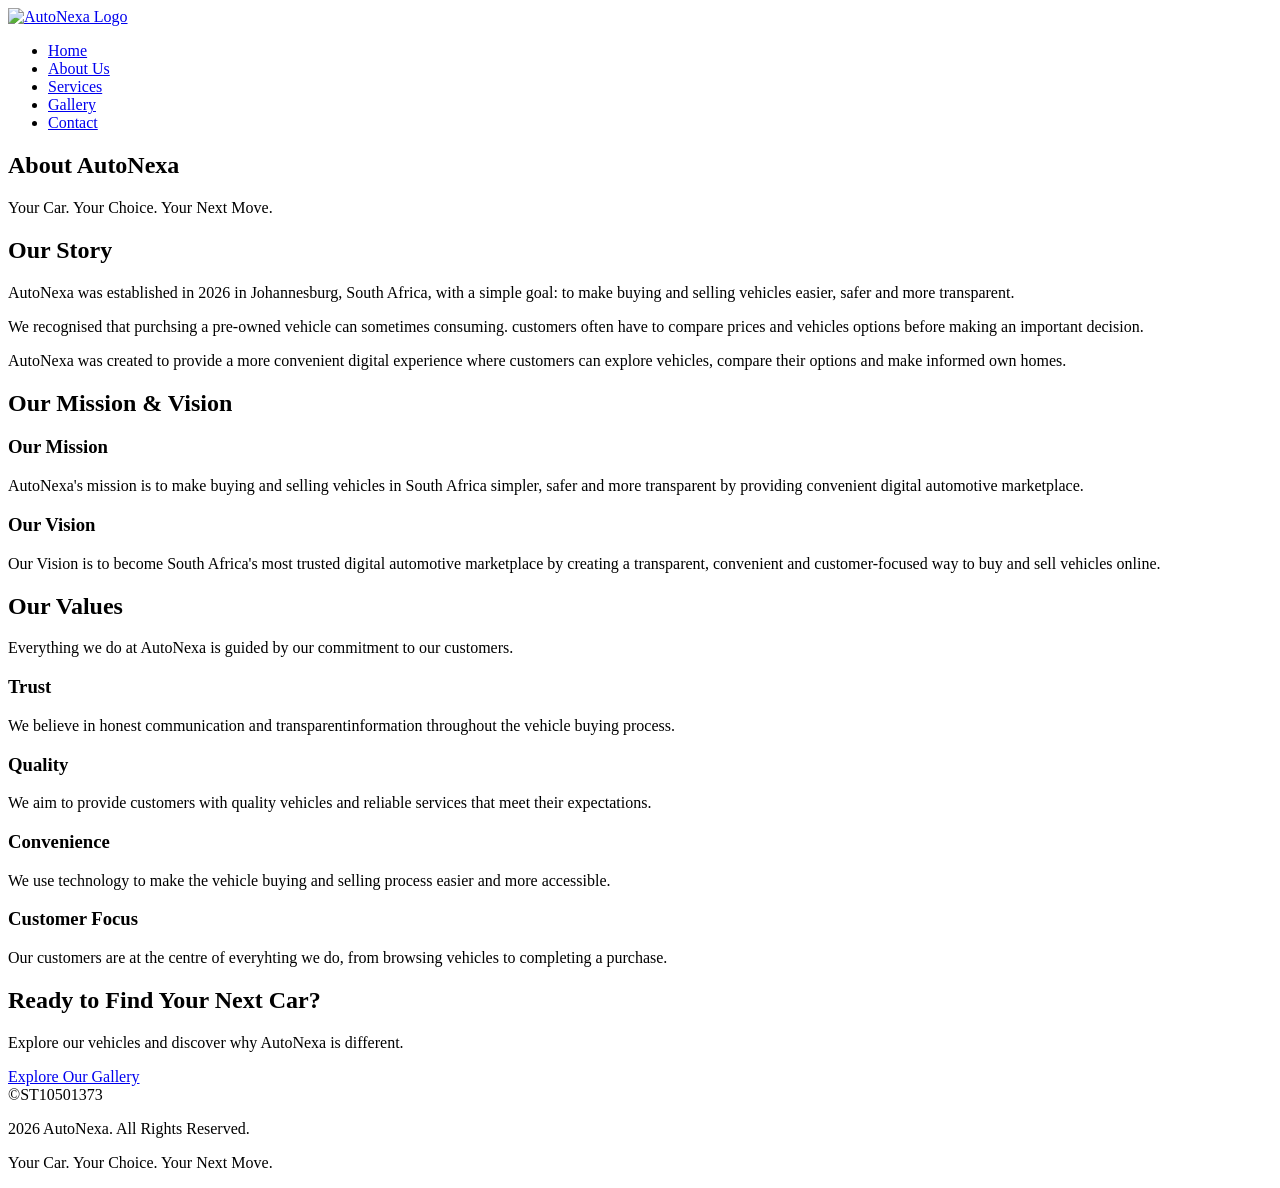
==== About us.html @ e40c1e7d "Add files via upload" ====
<!DOCTYPE html>
<html lang="en">
    <head>
        <meta charset="UTF-8">
        <meta name="viewport" content="width=device-width, initial scale=1.0">
        <title>AutoNexa  |  About us</title>
        <link rel="stylesheet" href="CSS/style.css">
    </head>
    <body>
        <header>
           
            <nav class="navbar">
                <a href="Home.html" class="logo">
                     <img src="images/autonexa-logo.jpg" alt="AutoNexa Logo">
                    </a>
                     <ul class="nav-links">
                    <li><a href="Home.html">Home</a></li>
                    <li><a href="About us.html">About Us</a></li>
                    <li><a href="services.html">Services</a></li>
                    <li><a href="gallery.html">Gallery</a></li>
                    <li><a href="contact.html">Contact</a></li>
                </ul>
            </nav>
        </header>
        
        <section class="about-hero">
            <div>
                <h1>About AutoNexa</h1>
                <p>Your Car. Your Choice. Your Next Move.</p>
            </div>
        </section>

        <section class="about-section">
            <div class="about-content">
                <div class="about-text">
                    <h2>Our Story</h2>
                    <p>AutoNexa was established in 2026 in Johannesburg, South Africa, with a simple goal: to make buying and selling vehicles easier, safer and more transparent.</p>
                    <p>We recognised that purchsing a pre-owned vehicle can sometimes consuming. customers often have to compare prices and vehicles options before making an important decision.</p>
                    <p>AutoNexa was created to provide a more convenient digital experience where customers can explore vehicles, compare their options and make informed own homes.</p>
                </div>
            </div>
        </section>

        <section class="mission-vision">
            <h2>Our Mission & Vision</h2>
            <div class="mission-container">
                <div class="mission-card">
                    <h3>Our Mission</h3>
                    <p>AutoNexa's mission is to make buying and selling vehicles in South Africa simpler, safer and more transparent by providing convenient digital automotive marketplace.</p>
                </div>

                <div class="mission-card">
                    <h3>Our Vision</h3>
                    <p>Our Vision is to become South Africa's most trusted digital automotive marketplace by creating a transparent, convenient and customer-focused way to buy and sell vehicles online.</p>
                </div>
            </div>
        </section>

        <section class="values-intro">
            <h2>Our Values</h2>
            <p class="values-intro">Everything we do at AutoNexa is guided by our commitment to our customers.</p>

            <div class="values-container">
                <div class="value-card">
                    <h3>Trust</h3>
                    <p>We believe in honest communication and transparentinformation throughout the vehicle buying process.</p>
                </div>

                <div class="value-card">
                    <h3>Quality</h3>
                    <p>We aim to provide customers with quality vehicles and reliable services that meet their expectations.</p>
                </div>

                <div class="value-card">
                    <h3>Convenience</h3>
                    <p>We use technology to make the vehicle buying and selling process easier and more accessible.</p>
                </div>

                <div class="value-card">
                    <h3>Customer Focus</h3>
                    <p>Our customers are at the centre of everyhting we do, from browsing vehicles to completing a purchase.</p>
                </div>
            </div>
        </section>

        <section class="cta">
            <h2>Ready to Find Your Next Car?</h2>
            <p>Explore our vehicles and discover why AutoNexa is different.</p>

            <a href="Gallery.html" class="btn primary-btn">Explore Our Gallery</a>
        </section>
        <footer>&copy;ST10501373
            <p>2026 AutoNexa. All Rights Reserved.</p>
            <p>Your Car. Your Choice. Your Next Move.</p>
        </footer>
    </body>
</html>
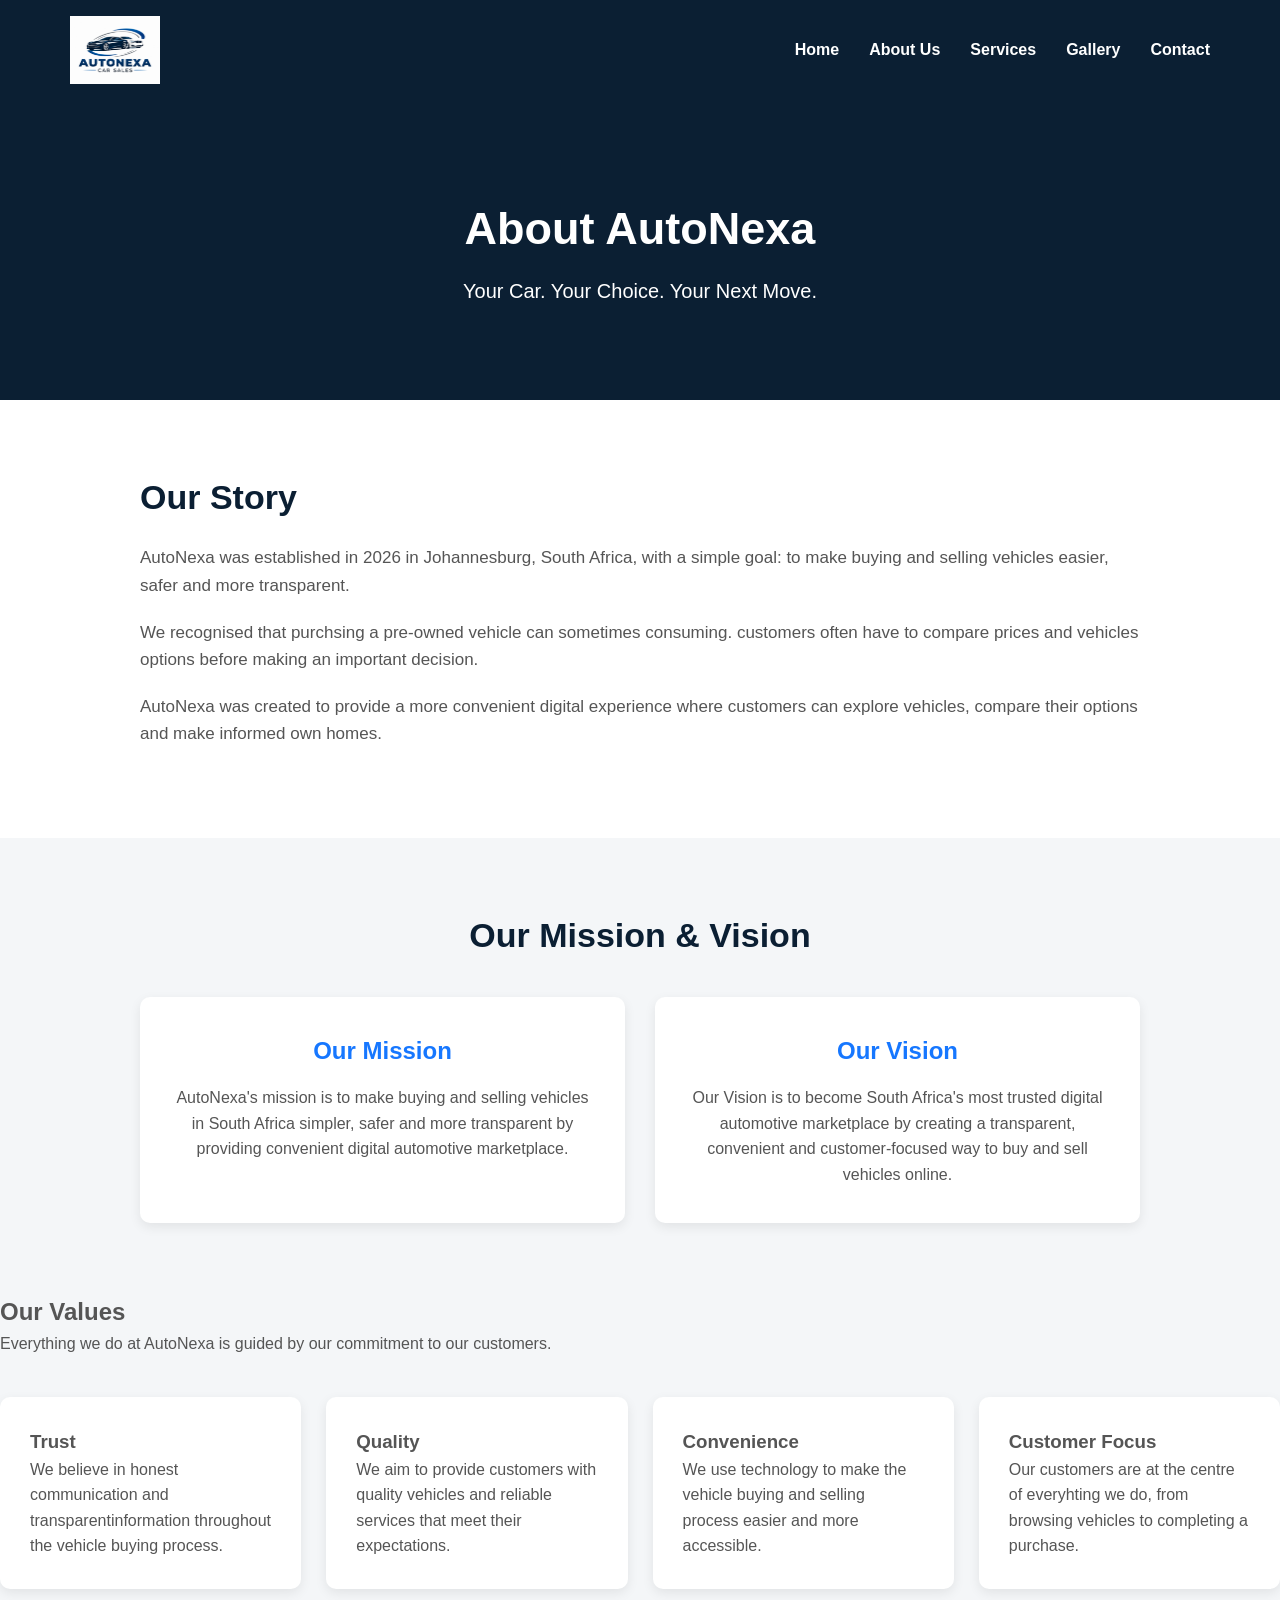
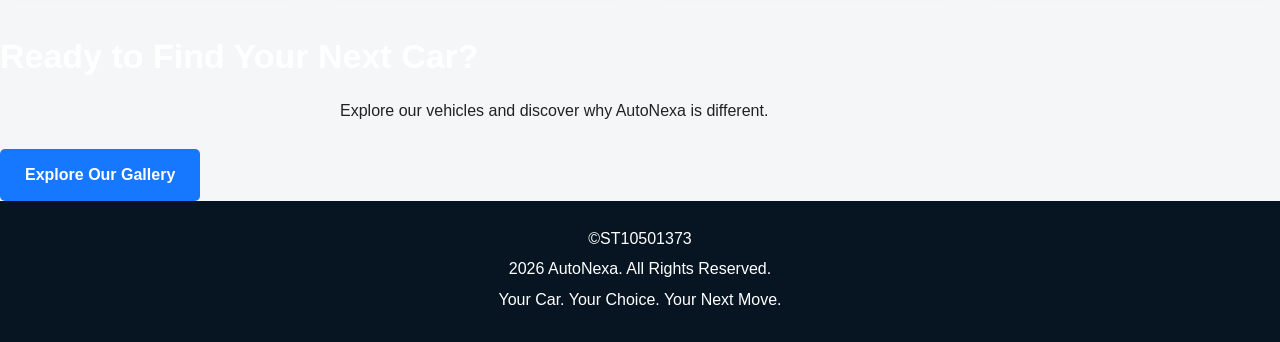
==== commit 4ebab60d: "Add files via upload" ====
--- a/About us.html
+++ b/About us.html
@@ -4,17 +4,17 @@
         <meta charset="UTF-8">
         <meta name="viewport" content="width=device-width, initial scale=1.0">
         <title>AutoNexa  |  About us</title>
-        <link rel="stylesheet" href="CSS/style.css">
+        <link rel="stylesheet" href="css/style.css">
     </head>
     <body>
         <header>
            
             <nav class="navbar">
-                <a href="Home.html" class="logo">
+                <a href="index.html" class="logo">
                      <img src="images/autonexa-logo.jpg" alt="AutoNexa Logo">
                     </a>
                      <ul class="nav-links">
-                    <li><a href="Home.html">Home</a></li>
+                    <li><a href="index.html">Home</a></li>
                     <li><a href="About us.html">About Us</a></li>
                     <li><a href="services.html">Services</a></li>
                     <li><a href="gallery.html">Gallery</a></li>
--- a/css/style.css
+++ b/css/style.css
@@ -0,0 +1,666 @@
+*{
+    margin: 0;
+    padding: 0;
+    box-sizing: border-box;
+}
+body {
+    font-family: Arial, Helvetica, sans-serif;
+    background-color: #f4f6f8;
+    color: #222222;
+    line-height: 1.6;
+}
+header {
+    background-color: #0b1f33;
+    width: 100%;
+}
+.navbar {
+    max-width: 1200px;
+    margin: auto;
+    padding: 15px 30px;
+
+    display: flex;
+    align-items: center;
+    justify-content: space-between;
+}
+.logo img {
+    width: 90px;
+    height: 70px;
+    object-fit: contain;
+    display: block;
+}
+.nav-links {
+    list-style: none;
+    display: flex;
+    gap: 30px;
+}
+.nav-links a {
+    color: white;
+    text-decoration: none;
+    font-size: 16px;
+    font-weight: bold;
+}
+.nav-links a:hover {
+    color: #1677ff;
+}
+
+.hero {
+    position: relative;
+    min-height: 500px;
+    display: flex;
+    align-items: center;
+    justify-content: center;
+    text-align: center;
+    padding: 80px 20px;
+    overflow: hidden;
+}
+
+.hero-video {
+    position: absolute;
+    top: 0;
+    left: 0;
+    width: 100%;
+    height: 100%;
+    object-fit: cover;
+    z-index: 0;
+}
+
+.hero-overlay {
+    position: absolute;
+    top: 0;
+    left: 0;
+    width: 100%;
+    height: 100%;
+    background: rgba(11, 31, 51, 0.65);
+    z-index: 1;
+}
+
+.hero-content {
+    position: relative;
+    z-index: 2;
+    max-width: 800px;
+    color: white;
+}
+
+.hero h1 {
+    font-size: 52px;
+}
+.hero h1 {
+    font-size: 52px;
+    margin-bottom: 10px;
+}
+.tagline {
+    font-size: 25px;
+    font-weight: bold;
+    margin-bottom: 20px;
+}
+.hero-buttons {
+    display: flex;
+    justify-content: center;
+    gap: 15px;
+}
+.btn {
+    display: inline-block;
+    padding: 13px 25px;
+    border-radius: 5px;
+    text-decoration: none;
+    font-weight: bold;
+}
+.primary-btn {
+    background-color: #1677ff;
+    color: white;
+}
+.primary-btn :hover {
+    background-color: #0d5dcc;
+}
+.secondary-btn {
+    border: 2px solid white;
+    color: white;
+}
+.secondary-btn:hover {
+    background-color: white;
+    color: #0b1f33;
+}
+
+.why-us,
+.services-preview {
+    max-width: 1200px;
+    margin: auto;
+    padding: 70px 30px;
+    text-align: center;
+}
+.why-us h2,
+.services-preview h2,
+.cta h2 {
+    font-size: 34px;
+    color: #0b1f33;
+    margin-bottom: 10px;
+}
+.section-intro {
+    margin-bottom: 40px;
+    color: #555555;
+}
+
+.features {
+    display: flex;
+    gap: 25px;
+    justify-content: center;
+}
+.feature-card {
+    background-color: white;
+    padding: 30px;
+    border-radius: 10px;
+    flex: 1;
+    box-shadow: 0 4px 12px rgb(0, 0, 0, 0.08);
+}
+.feature-card h3 {
+    color: #1677ff;
+    margin-bottom: 15px;
+}
+
+.services {
+    display: flex;
+    gap: 25px;
+    justify-content: center;
+    margin-top: 35px;
+}
+.service-card {
+    background-color: white;
+    padding: 30px;
+    flex: 1;
+    border-radius: 10px;
+    box-shadow: 0 4px 12px rgba(0, 0, 0, 0.08);
+}
+.service-card h3 {
+    color: #0b1f33;
+    margin-bottom: 15px;
+}
+.service-card p {
+    margin-bottom: 20px;
+}
+.service-card a {
+    color: #1677ff;
+    text-decoration: none;
+    font-weight: bold;
+}
+
+.cta h2 {
+    color: white;
+}
+.cta p {
+    margin: 15px auto 25px;
+    max-width: 600px;
+}
+
+footer {
+    background-color: #071522;
+    color: white;
+    text-align: center;
+    padding: 25px;
+}
+footer p {
+    margin: 5px;
+}
+
+@media (max-width: 768px) {
+    .navbar {
+        flex-direction: column;
+        gap: 15px;
+    }
+    .nav-links {
+        flex-direction: column;
+        text-align: center;
+        gap: 10px;
+    }
+    .hero h1 {
+        font-size: 38px;
+    }
+    .tagline {
+        font-size: 20px;
+    }
+    .hero-buttons {
+        flex-direction: column;
+        align-items: center;
+    }
+    .features,
+    .services {
+        flex-direction: column;
+    }
+}
+
+.about-hero {
+    min-height: 300px;
+    display: flex;
+    align-items: center;
+    justify-content: center;
+    text-align: center;
+    background-color: #0b1f33;
+    color: white;
+    padding: 60px 20px;
+}
+.about-hero h1 {
+    font-size: 45px;
+    margin-bottom: 10px;
+}
+.about-hero p {
+    font-size: 20px;
+}
+
+.about-section {
+    background-color: white;
+    padding: 70px 30px;
+}
+.about-content {
+    max-width: 1000px;
+    margin: auto;
+}
+.about-text h2 {
+    color: #0b1f33;
+    font-size: 34px;
+    margin-bottom: 20px;
+}
+.about-text p {
+    color: #555555;
+    font-size: 17px;
+    margin-bottom: 20px;
+}
+
+.mission-vision {
+    background-color: #f4f6f8;
+    text-align: center;
+    padding: 70px 30px;
+}
+.mission-vision h2 {
+    color: #0b1f33;
+    font-size: 34px;
+    margin-bottom: 35px;
+}
+.mission-container {
+    max-width: 1000px;
+    margin: auto;
+    display: flex;
+    gap: 30px;
+}
+.mission-card {
+    background-color: white;
+    flex: 1;
+    padding: 35px;
+    border-radius: 10px;
+    box-shadow: 0 4px 12px rgba(0, 0, 0, 0.08);
+}
+.mission-card h3 {
+    color: #1677ff;
+    font-size: 24px;
+    margin-bottom: 15px;
+}
+.mission-card p {
+    color: #555555;
+}
+
+.values-section {
+    max-width: 1200px;
+    margin: auto;
+    padding: 70px 30px;
+    text-align: center;
+}
+.values-section h2 {
+    color: #0b1f33;
+    font-size: 34px;
+    margin-bottom: 10px;
+}
+.values-intro {
+    color: #555555;
+    margin-bottom: 40px;
+}
+.values-container {
+    display: grid;
+    grid-template-columns: repeat(4, 1fr);
+    gap: 25px;
+}
+.value-card {
+    background-color: white;
+    padding: 30px;
+    border-radius: 10px;
+    box-shadow: 0 4px 12px rgba(0, 0, 0, 0.08);
+}
+.value-card p {
+    color: #555555;
+}
+
+@media (max-width:768px) {
+    .mission-container {
+        flex-direction: column;
+    }
+    .values-container {
+        flex-direction: column;
+    }
+    .values-container {
+        grid-template-columns: 1fr;
+    }
+    .about-hero h1 {
+        font-size: 36px;
+    }
+}
+
+.services-hero {
+    min-height: 300px;
+    display: flex;
+    align-items: center;
+    justify-content: center;
+    text-align: center;
+    background-color: #0b1f33;
+    color: white;
+    padding: 60px 20px;
+}
+.services-hero h1 {
+    font-size: 45px;
+    margin-bottom: 10px;
+}
+.services-hero p {
+    font-size: 20px;
+}
+
+.services-intro h2 {
+    color: #0b1f33;
+    font-size: 34px;
+    margin-bottom: 15px;
+}
+.services-intro p {
+    color: #555555;
+    font-size: 17px;
+}
+
+.services-list {
+    max-width: 1200px;
+    margin: auto;
+    padding: 30px 30px 70px;
+    display: grid;
+    grid-template-columns: repeat(3, 1fr);
+    gap: 25px;
+}
+.service-box {
+    background-color: white;
+    padding: 35px;
+    text-align: center;
+    border-radius: 10px;
+    box-shadow: 0 4px 12px rgba(0, 0, 0, 0.08);
+    transition: transform 0.3s ease;
+}
+.service-box:hover {
+    transform: translate(-5px);
+}
+.service-icon {
+    font-size: 40px;
+    margin-bottom: 15px;
+}
+.service-box h3 {
+    color: #0b1f33;
+    font-size: 22px;
+    margin-bottom: 15px;
+}
+.service-box p {
+    color: #555555;
+    margin-bottom: 20px;
+}
+.service-box a:hover {
+    text-decoration: underline;
+}
+
+.how-it-works {
+    background-color: #f4f6f8;
+    text-align: center;
+    padding: 70px 30px;
+}
+.how-it-works h2 {
+    color: #0b1f33;
+    font-size: 34px;
+    margin-bottom: 40px;
+}
+.steps {
+    max-width: 1100px;
+    margin: auto;
+    display: grid;
+    grid-template-columns: repeat(4, 1fr);
+    gap: 25px;
+}
+.step {
+    background-color: white;
+    padding: 30px;
+    border-radius: 10px;
+}
+.step span {
+    display: flex;
+    align-items: center;
+    justify-content: center;
+    width: 45px;
+    height: 45px;
+    margin: 0 auto 15px;
+    border-radius: 50%;
+    background-color: #1677ff;
+    color: white;
+    font-weight: bold;
+    font-size: 18px;
+}
+step h3 {
+    color: #0b1f33;
+    margin-bottom: 10px;
+}
+.step p {
+    color: #555555;
+}
+
+@media (max-width: 768px) {
+    .services-list {
+        grid-template-columns: 1fr;
+    }
+    .steps {
+        grid-template-columns: 1fr;
+    }
+    .services-hero h1 {
+        font-size: 36px;
+    }
+}
+
+.gallery-intro {
+    text-align: center;
+    padding: 50px 20px 20px;
+}
+
+.gallery-intro h1 {
+    font-size: 40px;
+    margin-bottom: 10px;
+}
+
+.gallery-intro h2 {
+    font-size: 25px;
+    margin-bottom: 15px;
+}
+
+.gallery-intro p {
+    max-width: 700px;
+    margin: auto;
+    line-height: 1.6;
+}
+
+.vehicle-gallery {
+    display: grid;
+    grid-template-columns: 1fr 1fr 1fr;
+    gap: 25px;
+    padding: 30px 20px 70px;
+    max-width: min(1000px, 100%);
+    margin: auto;
+}
+
+.vehicle-card {
+   width: 300px;
+    background: white;
+    padding: 20px;
+    text-align: center;
+    border-radius: 10px;
+    box-shadow: 0 4px 15px rgba(0, 0, 0, 0.15);
+    box-sizing: border-box;
+    display: block;
+    flex: 0 0 300px;
+}
+
+.vehicle-card img {
+    display: block;
+    width: 100%;
+    height: 180px;
+    object-fit: cover;
+    border-radius: 8px;
+    margin-bottom: 15px;
+}
+
+.vehicle-card h2 {
+    margin: 15px 0 10px;
+}
+
+.vehicle-card p {
+    margin-bottom: 20px;
+}
+
+.vehicle-card .btn {
+    display: inline-block;
+}
+
+.contact-hero {
+    min-height: 300px;
+    display: flex;
+    align-items: center;
+    justify-content: center;
+    text-align: center;
+    background-color: #0b1f33;
+    color: white;
+    padding: 60px 20px;
+}
+.contact-hero h1 {
+    font-size: 45px;
+    margin-bottom: 10px;
+}
+.contact-hero p {
+    font-size: 20px;
+}
+
+.contact-section {
+    padding: 70px 30px;
+    background-color: #f4f6f8;
+}
+.contact-container {
+    max-width: 1100px;
+    margin: auto;
+    display: grid;
+    grid-template-columns: 1fr 1fr;
+    gap: 40px;
+}
+
+.contact-info {
+    background-color: #0b1f33;
+    color: white;
+    padding: 40px;
+    border-radius: 10px;
+}
+.contact-info h2 {
+    font-size: 32px;
+    margin-bottom: 20px;
+}
+.contact-info > p {
+    line-height: 1.7;
+    margin-bottom: 30px;
+}
+.contact-detail {
+    margin-bottom: 25px;
+}
+.contact-detail h3 {
+    color: #4d9cff;
+    margin-bottom: 8px;
+}
+.contact-detail p {
+    line-height: 1.6;
+}
+
+.contact-form {
+    background-color: white;
+    padding: 40px;
+    border-radius: 10px;
+    box-shadow: 0 4px 12px rgba(0, 0, 0, 0.08);
+}
+.contact-form h2 {
+    color: #0b1f33;
+    font-size: 32px;
+    margin-bottom: 25px;
+}
+
+.contact-form label {
+    display: block;
+    color: #0b1f33;
+    font-weight: bold;
+    margin-bottom: 7px;
+}
+
+.contact-form input,
+.contact-form textarea {
+    width: 100%;
+    padding: 13px;
+    margin-bottom: 20px;
+    border: 1px solid #cccccc;
+    border-radius: 5px;
+    font-family: inherit;
+    font-size: 15px;
+    box-sizing: border-box;
+}
+.contact-form textarea {
+    resize: vertical;
+}
+
+.contact-form button {
+    width: 100%;
+    padding: 14px;
+    border: none;
+    border-radius: 5px;
+    background-color: #1677ff;
+    color: white;
+    font-size: 16px;
+    font-weight: bold;
+    cursor: pointer;
+}
+.contact-form button:hover {
+    background-color: #0d5dcc;
+}
+
+.contact-cta h2 {
+    color: #0b1f33;
+    font-size: 32px;
+    margin-bottom: 15px;
+}
+.contact-cta h2 {
+    color: #0b1f33;
+    font-size: 32px;
+    margin-bottom: 15px;
+}
+.contact-cta p {
+    color: #555555;
+    margin-bottom: 25px;
+}
+.contact-cta a {
+    display: inline-block;
+    padding: 13px 25px;
+    background-color: #1677ff;
+    color: white;
+    text-decoration: none;
+    border-radius: 5px;
+    font-weight: bold;
+}
+.contact-cta a:hover {
+    background-color: #0d5dcc;
+}
+
+@media (max-width: 768px) {
+    .contact-container {
+        grid-template-columns: 1fr;
+    }
+    .contact-hero h1 {
+        font-size: 36px;
+    }
+}
+
+
